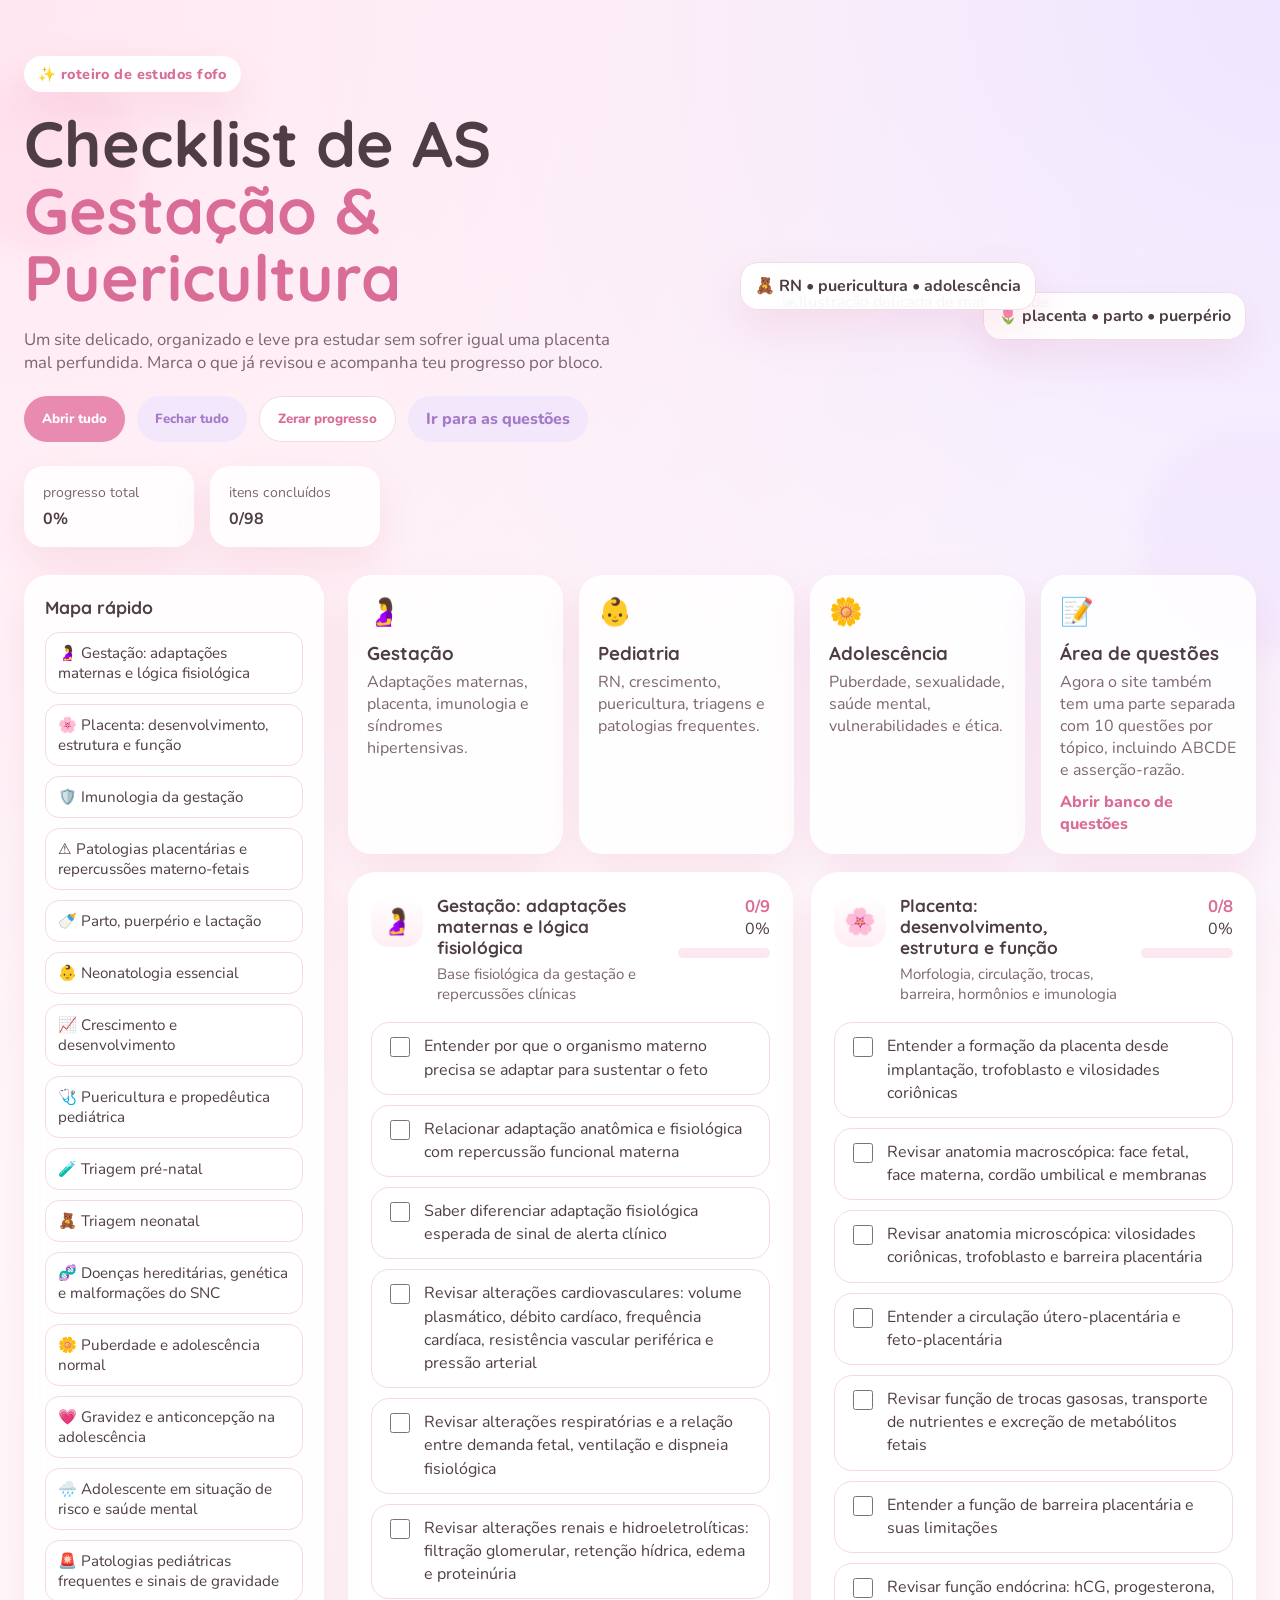
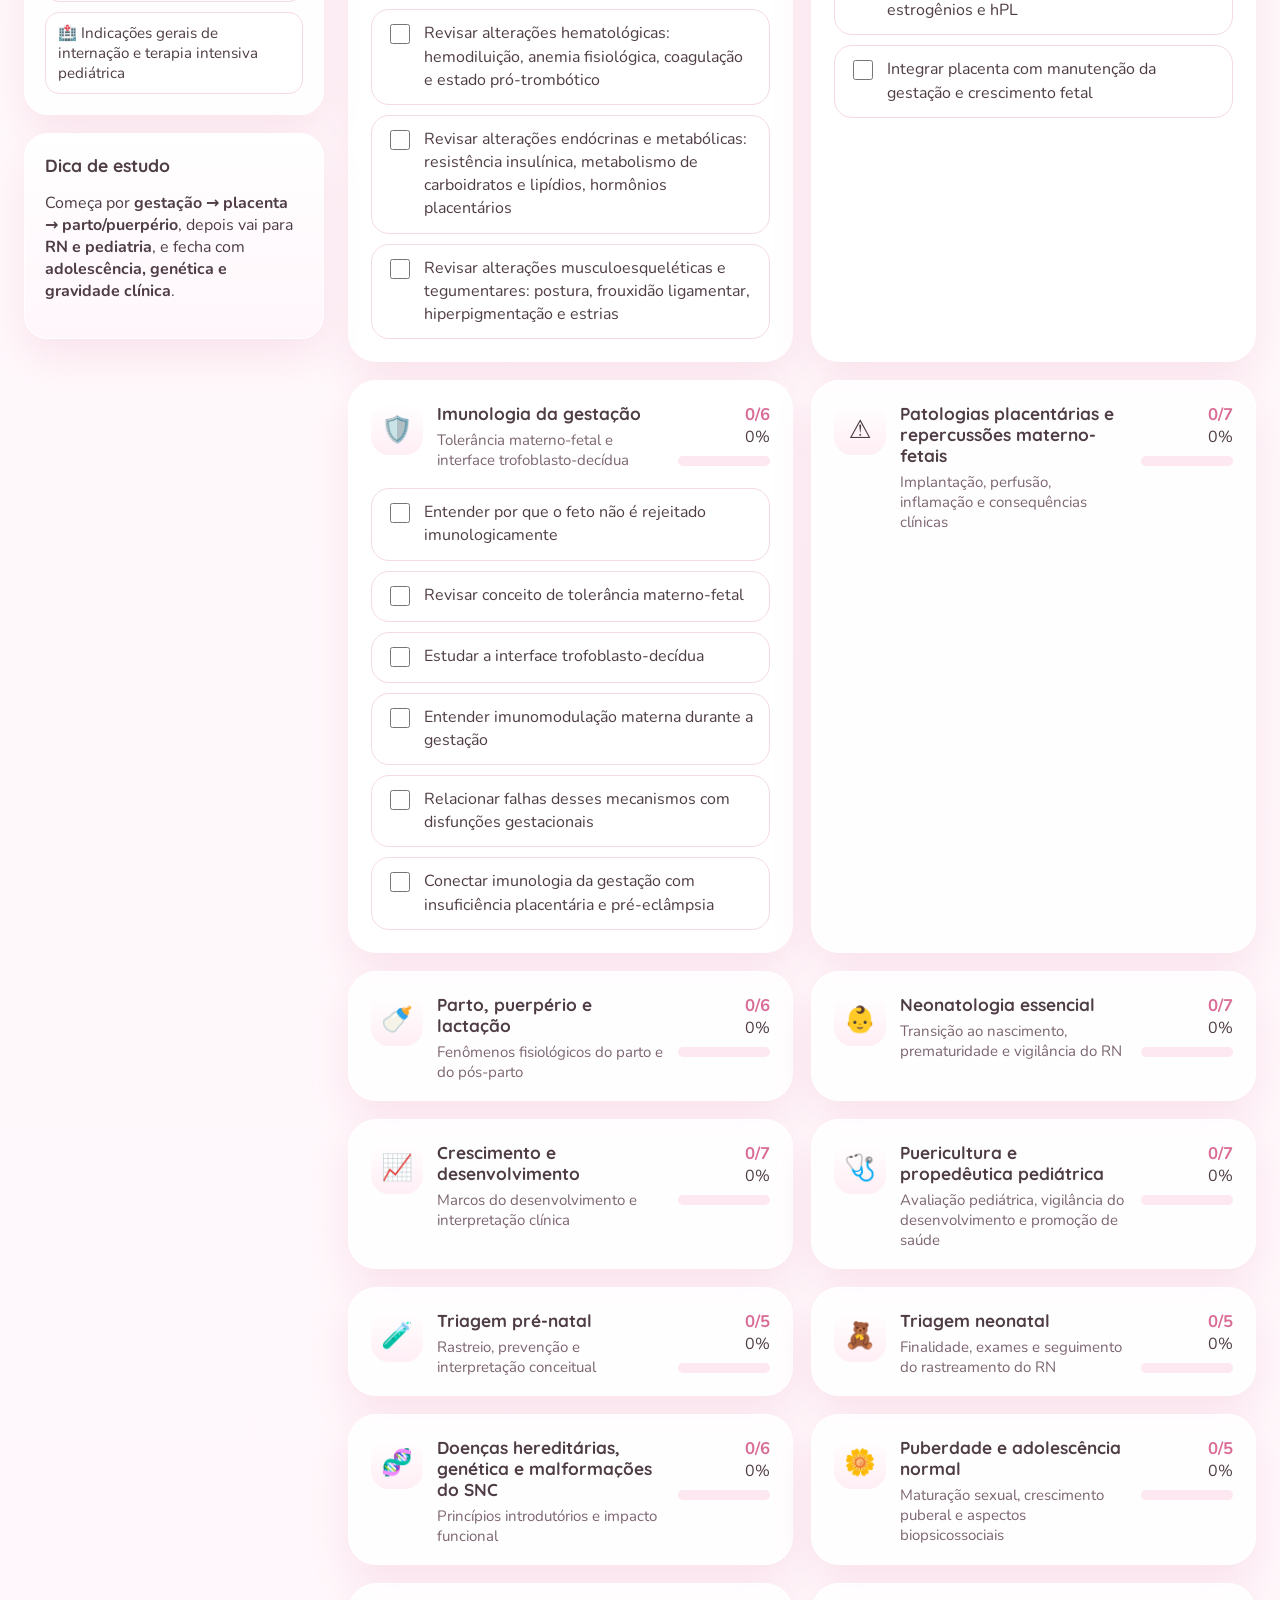
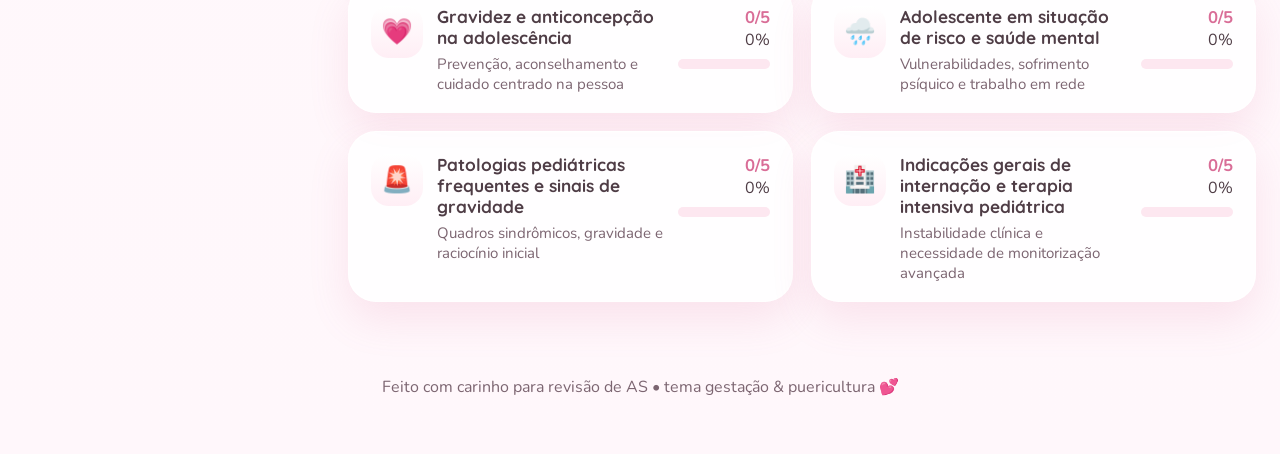
==== index.html @ 1a94510e "Add files via upload" ====
<!DOCTYPE html>
<html lang="pt-BR">
<head>
  <meta charset="UTF-8" />
  <meta name="viewport" content="width=device-width, initial-scale=1.0" />
  <title>Checklist AS • Gestação & Puericultura</title>
  <meta name="description" content="Checklist fofo de estudos para AS com tema de gestação e puericultura." />
  <link rel="preconnect" href="https://fonts.googleapis.com">
  <link rel="preconnect" href="https://fonts.gstatic.com" crossorigin>
  <link href="https://fonts.googleapis.com/css2?family=Nunito:wght@400;600;700;800&family=Quicksand:wght@600;700&display=swap" rel="stylesheet">
  <link rel="stylesheet" href="styles.css" />
</head>
<body>
  <div class="bg-orbs orb-1"></div>
  <div class="bg-orbs orb-2"></div>
  <div class="bg-orbs orb-3"></div>

  <header class="hero">
    <div class="hero-text">
      <span class="eyebrow">✨ roteiro de estudos fofo</span>
      <h1>Checklist de AS<br><span>Gestação & Puericultura</span></h1>
      <p>
        Um site delicado, organizado e leve pra estudar sem sofrer igual uma placenta mal perfundida.
        Marca o que já revisou e acompanha teu progresso por bloco.
      </p>
      <div class="hero-actions">
        <button id="expandAll" class="btn primary">Abrir tudo</button>
        <button id="collapseAll" class="btn secondary">Fechar tudo</button>
        <button id="resetProgress" class="btn ghost">Zerar progresso</button>
        <a href="questoes.html" class="btn secondary nav-link-btn">Ir para as questões</a>
      </div>
      <div class="stats">
        <div class="stat-card">
          <span class="stat-label">progresso total</span>
          <strong id="globalPercent">0%</strong>
        </div>
        <div class="stat-card">
          <span class="stat-label">itens concluídos</span>
          <strong><span id="doneCount">0</span>/<span id="totalCount">0</span></strong>
        </div>
      </div>
    </div>
    <div class="hero-art">
      <img src="assets/hero-mother-baby.svg" alt="Ilustração delicada de maternidade" />
      <div class="floating-card card-a">🌷 placenta • parto • puerpério</div>
      <div class="floating-card card-b">🧸 RN • puericultura • adolescência</div>
    </div>
  </header>

  <main class="main-layout">
    <aside class="sidebar">
      <div class="sidebar-box">
        <h2>Mapa rápido</h2>
        <nav id="toc"></nav>
      </div>
      <div class="sidebar-box soft">
        <h2>Dica de estudo</h2>
        <p>
          Começa por <strong>gestação → placenta → parto/puerpério</strong>, depois vai para
          <strong>RN e pediatria</strong>, e fecha com <strong>adolescência, genética e gravidade clínica</strong>.
        </p>
      </div>
    </aside>

    <section class="content">
      <section class="intro-cards">
        <article class="mini-card">
          <span>🤰</span>
          <h3>Gestação</h3>
          <p>Adaptações maternas, placenta, imunologia e síndromes hipertensivas.</p>
        </article>
        <article class="mini-card">
          <span>👶</span>
          <h3>Pediatria</h3>
          <p>RN, crescimento, puericultura, triagens e patologias frequentes.</p>
        </article>
        <article class="mini-card">
          <span>🌼</span>
          <h3>Adolescência</h3>
          <p>Puberdade, sexualidade, saúde mental, vulnerabilidades e ética.</p>
        </article>
        <article class="mini-card mini-card-wide">
          <span>📝</span>
          <h3>Área de questões</h3>
          <p>Agora o site também tem uma parte separada com 10 questões por tópico, incluindo ABCDE e asserção-razão.</p>
          <a class="inline-link" href="questoes.html">Abrir banco de questões</a>
        </article>
      </section>

      <section id="checklistContainer" class="checklist-grid"></section>
    </section>
  </main>

  <footer class="footer">
    <p>Feito com carinho para revisão de AS • tema gestação & puericultura 💕</p>
  </footer>

  <script>
    window.CHECKLIST_DATA = [{"title": "Gestação: adaptações maternas e lógica fisiológica", "icon": "🤰", "subtitle": "Base fisiológica da gestação e repercussões clínicas", "items": ["Entender por que o organismo materno precisa se adaptar para sustentar o feto", "Relacionar adaptação anatômica e fisiológica com repercussão funcional materna", "Saber diferenciar adaptação fisiológica esperada de sinal de alerta clínico", "Revisar alterações cardiovasculares: volume plasmático, débito cardíaco, frequência cardíaca, resistência vascular periférica e pressão arterial", "Revisar alterações respiratórias e a relação entre demanda fetal, ventilação e dispneia fisiológica", "Revisar alterações renais e hidroeletrolíticas: filtração glomerular, retenção hídrica, edema e proteinúria", "Revisar alterações hematológicas: hemodiluição, anemia fisiológica, coagulação e estado pró-trombótico", "Revisar alterações endócrinas e metabólicas: resistência insulínica, metabolismo de carboidratos e lipídios, hormônios placentários", "Revisar alterações musculoesqueléticas e tegumentares: postura, frouxidão ligamentar, hiperpigmentação e estrias"]}, {"title": "Placenta: desenvolvimento, estrutura e função", "icon": "🌸", "subtitle": "Morfologia, circulação, trocas, barreira, hormônios e imunologia", "items": ["Entender a formação da placenta desde implantação, trofoblasto e vilosidades coriônicas", "Revisar anatomia macroscópica: face fetal, face materna, cordão umbilical e membranas", "Revisar anatomia microscópica: vilosidades coriônicas, trofoblasto e barreira placentária", "Entender a circulação útero-placentária e feto-placentária", "Revisar função de trocas gasosas, transporte de nutrientes e excreção de metabólitos fetais", "Entender a função de barreira placentária e suas limitações", "Revisar função endócrina: hCG, progesterona, estrogênios e hPL", "Integrar placenta com manutenção da gestação e crescimento fetal"]}, {"title": "Imunologia da gestação", "icon": "🛡️", "subtitle": "Tolerância materno-fetal e interface trofoblasto-decídua", "items": ["Entender por que o feto não é rejeitado imunologicamente", "Revisar conceito de tolerância materno-fetal", "Estudar a interface trofoblasto-decídua", "Entender imunomodulação materna durante a gestação", "Relacionar falhas desses mecanismos com disfunções gestacionais", "Conectar imunologia da gestação com insuficiência placentária e pré-eclâmpsia"]}, {"title": "Patologias placentárias e repercussões materno-fetais", "icon": "⚠️", "subtitle": "Implantação, perfusão, inflamação e consequências clínicas", "items": ["Revisar alterações de implantação e perfusão placentária", "Entender insuficiência placentária e restrição de crescimento fetal", "Revisar noções de inflamação e infecção placentária", "Relacionar alterações placentárias com prematuridade, sofrimento fetal e repercussões maternas", "Estudar pré-eclâmpsia: conceito, fisiopatologia, disfunção endotelial, sinais e gravidade", "Estudar eclâmpsia e riscos maternos e fetais", "Integrar pré-eclâmpsia/eclâmpsia com placenta e adaptações maternas"]}, {"title": "Parto, puerpério e lactação", "icon": "🍼", "subtitle": "Fenômenos fisiológicos do parto e do pós-parto", "items": ["Revisar noções das fases do parto", "Entender mudanças fisiológicas maternas e fetais no trabalho de parto", "Relacionar contração uterina, dilatação e expulsão", "Revisar puerpério, involução uterina e ajustes hemodinâmicos e hormonais", "Identificar principais intercorrências e sinais de alerta no puerpério", "Estudar fisiologia da lactação: prolactina, ocitocina, sucção e ejeção do leite"]}, {"title": "Neonatologia essencial", "icon": "👶", "subtitle": "Transição ao nascimento, prematuridade e vigilância do RN", "items": ["Entender a transição cardio-respiratória ao nascimento", "Revisar mudança da circulação fetal para neonatal", "Estudar avaliação inicial do recém-nascido", "Definir prematuridade e reconhecer principais riscos do prematuro", "Estudar síndrome da angústia respiratória do recém-nascido e papel do surfactante", "Estudar icterícia neonatal e diferenciar fisiológica de sinais de alerta", "Relacionar vigilância clínica do RN com adaptação neonatal"]}, {"title": "Crescimento e desenvolvimento", "icon": "📈", "subtitle": "Marcos do desenvolvimento e interpretação clínica", "items": ["Diferenciar crescimento de desenvolvimento", "Revisar crescimento ponderoestatural e desenvolvimento neuropsicomotor", "Estudar marcos do RN, lactente, criança e adolescente", "Reconhecer variações de normalidade versus atraso", "Revisar noções de curvas de crescimento e interpretação longitudinal", "Relacionar desenvolvimento com nutrição, ambiente, prematuridade, doença crônica e genética", "Entender impactos de doenças genéticas e malformações no desenvolvimento"]}, {"title": "Puericultura e propedêutica pediátrica", "icon": "🩺", "subtitle": "Avaliação pediátrica, vigilância do desenvolvimento e promoção de saúde", "items": ["Organizar anamnese pediátrica por faixa etária", "Revisar exame físico do RN, lactente, escolar e adolescente", "Entender vigilância do desenvolvimento e sinais de alerta", "Revisar orientação familiar, aleitamento, alimentação, sono e prevenção de acidentes", "Estudar noções gerais de vacinação", "Treinar comunicação clínica com criança, adolescente e responsáveis", "Revisar confidencialidade, assentimento e particularidades do cuidado ao adolescente"]}, {"title": "Triagem pré-natal", "icon": "🧪", "subtitle": "Rastreio, prevenção e interpretação conceitual", "items": ["Entender objetivos da triagem pré-natal", "Revisar grupos de exames e rastreios usuais", "Saber o que cada exame busca detectar em termos conceituais", "Entender limitações dos testes de triagem", "Relacionar resultado alterado com necessidade de seguimento e encaminhamento"]}, {"title": "Triagem neonatal", "icon": "🧸", "subtitle": "Finalidade, exames e seguimento do rastreamento do RN", "items": ["Entender a finalidade do rastreamento neonatal", "Revisar principais rastreios do RN em nível conceitual", "Saber que rastreamento não substitui avaliação clínica", "Entender que exame alterado exige confirmação e seguimento", "Revisar comunicação de resultados e continuidade do cuidado"]}, {"title": "Doenças hereditárias, genética e malformações do SNC", "icon": "🧬", "subtitle": "Princípios introdutórios e impacto funcional", "items": ["Revisar noções básicas de herança genética", "Relacionar alteração genética com fenótipo e suspeição clínica", "Entender valor da história familiar e do aconselhamento introdutório", "Revisar principais malformações do SNC em visão geral", "Relacionar origem embriofuncional e impacto motor, cognitivo, sensorial e global", "Reconhecer necessidade de seguimento especializado"]}, {"title": "Puberdade e adolescência normal", "icon": "🌼", "subtitle": "Maturação sexual, crescimento puberal e aspectos biopsicossociais", "items": ["Diferenciar puberdade de adolescência", "Revisar sequência dos eventos puberais e variações do normal", "Entender crescimento puberal e desenvolvimento sexual secundário", "Revisar mudanças emocionais, identidade, relações familiares e sociais", "Treinar abordagem ética, acolhedora e não julgadora da sexualidade"]}, {"title": "Gravidez e anticoncepção na adolescência", "icon": "💗", "subtitle": "Prevenção, aconselhamento e cuidado centrado na pessoa", "items": ["Revisar prevenção e educação sexual", "Estudar noções gerais de aconselhamento contraceptivo", "Entender repercussões biológicas, psicológicas e sociais da gravidez na adolescência", "Revisar necessidade de acolhimento, rede de cuidado e aspectos ético-legais", "Estudar confidencialidade e direitos do adolescente"]}, {"title": "Adolescente em situação de risco e saúde mental", "icon": "🌧️", "subtitle": "Vulnerabilidades, sofrimento psíquico e trabalho em rede", "items": ["Revisar vulnerabilidades biopsicossociais: violência, uso de substâncias e vulnerabilidade social", "Relacionar escola, território e contexto familiar com risco", "Estudar desenvolvimento emocional e sinais de sofrimento psíquico", "Entender abordagem inicial, vínculo terapêutico e rede de cuidado", "Revisar estratégias de acolhimento e encaminhamento"]}, {"title": "Patologias pediátricas frequentes e sinais de gravidade", "icon": "🚨", "subtitle": "Quadros sindrômicos, gravidade e raciocínio inicial", "items": ["Revisar visão geral das patologias pediátricas mais comuns", "Reconhecer sinais de gravidade: alteração de consciência, esforço respiratório, instabilidade hemodinâmica, desidratação importante e convulsão", "Revisar febre com toxemia, recusa alimentar importante e perfusão periférica alterada", "Entender critérios gerais de encaminhamento e internação", "Relacionar sinais clínicos com risco de piora"]}, {"title": "Indicações gerais de internação e terapia intensiva pediátrica", "icon": "🏥", "subtitle": "Instabilidade clínica e necessidade de monitorização avançada", "items": ["Entender que o foco é princípio geral, não protocolo detalhado", "Reconhecer insuficiência respiratória, choque e alteração neurológica importante", "Identificar necessidade de monitorização contínua", "Reconhecer deterioração rápida do quadro clínico", "Saber justificar por que um quadro é potencialmente grave"]}];
  </script>
  <script src="script.js"></script>
</body>
</html>
---- styles.css ----
:root{
  --bg:#fff9fb;
  --surface:#ffffffd9;
  --surface-strong:#ffffff;
  --text:#4f3d46;
  --muted:#7c6571;
  --primary:#e98bb0;
  --primary-strong:#d96d97;
  --secondary:#a57bc7;
  --mint:#9fd8ca;
  --peach:#ffd5bf;
  --yellow:#ffeab1;
  --border:#f4d9e6;
  --shadow:0 18px 40px rgba(217, 109, 151, 0.14);
  --radius:24px;
}

*{box-sizing:border-box}
html{scroll-behavior:smooth}
body{
  margin:0;
  font-family:"Nunito", system-ui, sans-serif;
  color:var(--text);
  background:
    radial-gradient(circle at top left, #ffe7f1 0%, transparent 30%),
    radial-gradient(circle at top right, #efe6ff 0%, transparent 28%),
    linear-gradient(180deg, #fffafc 0%, #fff7fb 100%);
  min-height:100vh;
  overflow-x:hidden;
}
.bg-orbs{
  position:fixed;
  border-radius:50%;
  filter:blur(10px);
  opacity:.42;
  pointer-events:none;
  z-index:0;
}
.orb-1{width:180px;height:180px;background:#ffd6e7;top:8%;left:-40px}
.orb-2{width:220px;height:220px;background:#efe1ff;top:48%;right:-80px}
.orb-3{width:150px;height:150px;background:#d8f5ec;bottom:5%;left:10%}

.hero,
.main-layout,
.footer{position:relative;z-index:1}

.hero{
  max-width:1280px;
  margin:0 auto;
  padding:56px 24px 28px;
  display:grid;
  grid-template-columns:1.2fr .9fr;
  gap:28px;
  align-items:center;
}
.eyebrow{
  display:inline-block;
  background:#fff;
  color:var(--primary-strong);
  padding:8px 14px;
  border-radius:999px;
  font-size:.9rem;
  font-weight:800;
  letter-spacing:.03em;
  box-shadow:var(--shadow);
}
.hero h1{
  font-family:"Quicksand", sans-serif;
  margin:18px 0 10px;
  font-size:clamp(2.3rem,5vw,4.4rem);
  line-height:1.05;
}
.hero h1 span{color:var(--primary-strong)}
.hero p{
  color:var(--muted);
  font-size:1.05rem;
  max-width:60ch;
}
.hero-actions{
  display:flex;
  flex-wrap:wrap;
  gap:12px;
  margin-top:22px;
}
.btn{
  border:none;
  border-radius:999px;
  padding:12px 18px;
  font-weight:800;
  cursor:pointer;
  transition:.2s ease;
  font-family:inherit;
}
.btn:hover{transform:translateY(-1px)}
.btn.primary{background:var(--primary);color:white}
.btn.secondary{background:#f3e8fb;color:var(--secondary)}
.btn.ghost{background:white;color:var(--primary-strong);border:1px solid var(--border)}
.stats{
  display:flex;
  gap:16px;
  margin-top:24px;
  flex-wrap:wrap;
}
.stat-card{
  background:var(--surface);
  backdrop-filter: blur(12px);
  border:1px solid rgba(255,255,255,.7);
  border-radius:20px;
  padding:16px 18px;
  min-width:170px;
  box-shadow:var(--shadow);
}
.stat-label{
  display:block;
  color:var(--muted);
  font-size:.88rem;
  margin-bottom:6px;
}
.hero-art{
  position:relative;
  display:flex;
  justify-content:center;
  align-items:center;
}
.hero-art img{
  width:min(100%, 430px);
  filter:drop-shadow(0 18px 40px rgba(165,123,199,.15));
}
.floating-card{
  position:absolute;
  background:rgba(255,255,255,.95);
  border:1px solid var(--border);
  box-shadow:var(--shadow);
  border-radius:18px;
  padding:12px 14px;
  font-weight:700;
  color:var(--text);
}
.card-a{top:8%;right:2%}
.card-b{bottom:12%;left:0}

.main-layout{
  max-width:1280px;
  margin:0 auto;
  display:grid;
  grid-template-columns:300px 1fr;
  gap:24px;
  padding:0 24px 44px;
}
.sidebar{
  position:sticky;
  top:18px;
  align-self:start;
}
.sidebar-box{
  background:var(--surface);
  border:1px solid rgba(255,255,255,.8);
  backdrop-filter: blur(16px);
  border-radius:var(--radius);
  padding:20px;
  box-shadow:var(--shadow);
  margin-bottom:18px;
}
.sidebar-box.soft{background:linear-gradient(180deg,#fff,#fff6fb)}
.sidebar-box h2{
  margin:0 0 14px;
  font-size:1.1rem;
  font-family:"Quicksand",sans-serif;
}
#toc{
  display:flex;
  flex-direction:column;
  gap:10px;
}
#toc a{
  text-decoration:none;
  color:var(--text);
  padding:10px 12px;
  border-radius:14px;
  background:#fff;
  border:1px solid var(--border);
  transition:.2s ease;
  font-size:.95rem;
}
#toc a:hover{
  background:#fff5fa;
  transform:translateX(2px);
}

.intro-cards{
  display:grid;
  grid-template-columns:repeat(3,1fr);
  gap:16px;
  margin-bottom:18px;
}
.mini-card{
  background:var(--surface);
  border:1px solid rgba(255,255,255,.9);
  padding:18px;
  border-radius:var(--radius);
  box-shadow:var(--shadow);
}
.mini-card span{font-size:1.7rem}
.mini-card h3{
  margin:10px 0 6px;
  font-family:"Quicksand",sans-serif;
}
.mini-card p{margin:0;color:var(--muted)}

.checklist-grid{
  display:grid;
  grid-template-columns:repeat(2, minmax(0,1fr));
  gap:18px;
}
.topic-card{
  background:var(--surface);
  border:1px solid rgba(255,255,255,.9);
  border-radius:28px;
  box-shadow:var(--shadow);
  overflow:hidden;
}
.topic-card[open]{background:var(--surface-strong)}
.topic-summary{
  list-style:none;
  cursor:pointer;
  padding:22px 22px 18px;
  display:flex;
  align-items:flex-start;
  gap:14px;
}
.topic-summary::-webkit-details-marker{display:none}
.topic-icon{
  width:52px;height:52px;
  display:grid;place-items:center;
  border-radius:18px;
  background:linear-gradient(180deg, #fff, #ffeef5);
  font-size:1.6rem;
  flex-shrink:0;
}
.topic-head h3{
  margin:0;
  font-size:1.08rem;
  font-family:"Quicksand",sans-serif;
}
.topic-head p{
  margin:6px 0 0;
  color:var(--muted);
  font-size:.94rem;
}
.topic-progress{
  margin-left:auto;
  text-align:right;
  min-width:92px;
}
.topic-progress strong{
  display:block;
  font-size:1.05rem;
  color:var(--primary-strong);
}
.progress-bar{
  height:10px;
  background:#fde7f0;
  border-radius:999px;
  overflow:hidden;
  margin-top:8px;
}
.progress-fill{
  height:100%;
  width:0%;
  background:linear-gradient(90deg, var(--primary), var(--secondary));
  border-radius:999px;
  transition:width .25s ease;
}
.topic-body{
  padding:0 22px 22px;
}
.checklist{
  display:flex;
  flex-direction:column;
  gap:10px;
  margin:0;
}
.check-item{
  display:grid;
  grid-template-columns:28px 1fr;
  align-items:start;
  gap:10px;
  padding:12px 14px;
  border-radius:18px;
  background:#fff;
  border:1px solid var(--border);
}
.check-item input{
  width:20px;height:20px;
  accent-color:var(--primary-strong);
  margin-top:2px;
}
.check-item label{
  line-height:1.45;
  cursor:pointer;
}
.check-item.done{
  background:#fff6fb;
}
.check-item.done label{
  text-decoration:line-through;
  color:#8b7380;
}

.footer{
  text-align:center;
  padding:14px 24px 40px;
  color:var(--muted);
}

@media (max-width: 1024px){
  .hero{grid-template-columns:1fr}
  .main-layout{grid-template-columns:1fr}
  .sidebar{position:static}
}

@media (max-width: 780px){
  .intro-cards,
  .checklist-grid{grid-template-columns:1fr}
  .hero{padding-top:34px}
  .topic-summary{flex-wrap:wrap}
  .topic-progress{width:100%; text-align:left; margin-left:66px}
}

@media (prefers-reduced-motion: reduce){
  html{scroll-behavior:auto}
  *{transition:none !important}
}


a.btn{ text-decoration:none; display:inline-flex; align-items:center; justify-content:center; }
.nav-link-btn{background:#f3e8fb;color:var(--secondary)}
.mini-card-wide .inline-link{ display:inline-block; margin-top:10px; color:var(--primary-strong); font-weight:800; text-decoration:none; }
.mini-card-wide .inline-link:hover{text-decoration:underline}
.hero-small{padding-top:44px}
.questions-page .main-layout{align-items:start}
.question-sections{ display:flex; flex-direction:column; gap:22px; }
.questions-topic{ background:var(--surface); border:1px solid rgba(255,255,255,.9); border-radius:28px; box-shadow:var(--shadow); padding:22px; }
.questions-topic-head{ display:flex; gap:14px; align-items:center; margin-bottom:18px; }
.questions-topic-head h3{ margin:0; font-family:"Quicksand", sans-serif; font-size:1.15rem; }
.questions-topic-head p{ margin:6px 0 0; color:var(--muted); }
.question-group{ margin-top:14px; }
.group-title{ margin:0 0 14px; font-size:1rem; font-family:"Quicksand", sans-serif; color:var(--primary-strong); }
.question-card{ display:grid; grid-template-columns:56px 1fr; gap:14px; padding:16px; margin-bottom:14px; border-radius:22px; background:#fff; border:1px solid var(--border); }
.question-number{ width:56px; height:56px; border-radius:18px; display:grid; place-items:center; font-weight:800; color:var(--primary-strong); background:linear-gradient(180deg,#fff,#ffeef6); }
.question-tag{ display:inline-block; padding:6px 10px; border-radius:999px; font-size:.82rem; font-weight:800; color:var(--secondary); background:#f5effd; margin-bottom:10px; }
.question-prompt{ margin:0 0 10px; font-size:1rem; }
.options-list{ margin:0; padding-left:22px; }
.options-list li{ padding-left:6px; margin-bottom:7px; color:var(--text); }
.assertion-box{ border-radius:16px; background:#fff8fc; border:1px solid #f7dfea; padding:14px; }
.assertion-box p{ margin:0 0 10px; }
.ar-options{ margin:0; padding-left:18px; color:var(--muted); }
.ar-options li{margin-bottom:6px}
.answer-box{ grid-column:2/3; border-radius:18px; background:#fffafc; border:1px dashed #ecc5d8; }
.answer-box summary{ cursor:pointer; list-style:none; padding:12px 14px; font-weight:800; color:var(--primary-strong); }
.answer-box summary::-webkit-details-marker{display:none}
.answer-content{ padding:0 14px 14px; }
.answer-content p{ margin:8px 0 0; color:var(--muted); }
@media (min-width: 901px){ .intro-cards{ grid-template-columns:repeat(4,1fr); } .mini-card-wide{ grid-column:auto; } }
@media (max-width: 900px){ .question-card{ grid-template-columns:1fr; } .question-number{ width:44px; height:44px; border-radius:14px; } .answer-box{ grid-column:auto; } }

.topic-selector{display:flex;flex-direction:column;gap:10px}
.topic-select-btn{
  width:100%; border:none; text-align:left; cursor:pointer;
  display:flex; gap:10px; align-items:flex-start;
  padding:12px 14px; border-radius:18px;
  background:#fff; color:var(--text); border:1px solid var(--border);
  font:inherit; font-weight:700;
}
.topic-select-btn.active{background:#fff4fa;border-color:#f0c6da; box-shadow:0 8px 18px rgba(223,118,167,.12)}
.topic-select-btn.done::after{content:"✓"; margin-left:auto; color:var(--accent); font-weight:800}
.quiz-player-card{background:var(--surface); border:1px solid rgba(255,255,255,.9); border-radius:28px; box-shadow:var(--shadow); padding:24px}
.quiz-topic-head{display:flex; justify-content:space-between; gap:16px; align-items:flex-start; margin-bottom:16px}
.quiz-kicker{margin:0 0 6px; font-size:.85rem; color:var(--muted); font-weight:800; text-transform:uppercase; letter-spacing:.04em}
.quiz-topic-head h2{margin:0; font-family:"Quicksand",sans-serif; font-size:1.35rem}
.quiz-topic-head p{margin:8px 0 0; color:var(--muted)}
.quiz-mini-stats{display:flex; gap:10px; flex-wrap:wrap; justify-content:flex-end}
.quiz-mini-stats span{display:inline-flex; align-items:center; padding:8px 12px; border-radius:999px; background:#fff; border:1px solid var(--border); font-weight:800; color:var(--primary-strong)}
.quiz-progress-wrap{margin-bottom:20px}
.quiz-progress-bar{height:12px; border-radius:999px; background:#f4e7ef; overflow:hidden}
.quiz-progress-bar span{display:block; height:100%; border-radius:999px; background:linear-gradient(90deg,var(--primary),var(--accent)); width:10%; transition:width .25s ease}
#quizProgressText{margin:8px 0 0; color:var(--muted); font-weight:700}
.single-question-card{display:grid; grid-template-columns:72px 1fr; gap:16px; padding:18px; border-radius:24px; background:#fff; border:1px solid var(--border)}
.question-number.big{width:72px; height:72px; border-radius:22px; font-size:1.25rem}
.single-question-body{display:flex; flex-direction:column; gap:12px}
.answer-buttons{display:flex; flex-direction:column; gap:10px; margin-top:6px}
.answer-option-btn{
  width:100%; display:grid; grid-template-columns:42px 1fr; gap:12px; align-items:center;
  padding:12px 14px; border-radius:18px; border:1px solid var(--border); background:#fff;
  font:inherit; text-align:left; cursor:pointer; transition:transform .16s ease, border-color .16s ease, box-shadow .16s ease;
}
.answer-option-btn:hover:not(:disabled){transform:translateY(-1px); border-color:#efbfd5; box-shadow:0 10px 18px rgba(223,118,167,.10)}
.answer-option-btn:disabled{cursor:default}
.option-letter{width:32px; height:32px; display:grid; place-items:center; border-radius:12px; background:#fff4fa; color:var(--primary-strong); font-weight:800}
.answer-option-btn.correct{border-color:#8ad1b5; background:#f2fff8}
.answer-option-btn.correct .option-letter{background:#d9f7ea; color:#15714c}
.answer-option-btn.wrong{border-color:#f1aab4; background:#fff5f7}
.answer-option-btn.wrong .option-letter{background:#ffe2e8; color:#b53b59}
.answer-option-btn.selected{box-shadow:0 0 0 2px rgba(223,118,167,.12) inset}
.feedback-panel{display:grid; grid-template-columns:56px 1fr; gap:14px; align-items:flex-start; padding:16px; margin-top:16px; border-radius:22px; border:1px solid var(--border); background:#fffafc}
.feedback-panel.hidden,.finish-card.hidden{display:none}
.feedback-panel.is-correct{background:#f3fff9; border-color:#c9ead9}
.feedback-panel.is-wrong{background:#fff8fa; border-color:#f2d2da}
.feedback-badge{width:56px;height:56px;border-radius:18px;display:grid;place-items:center;background:#fff;font-size:1.4rem}
.feedback-panel h4{margin:0 0 8px; font-family:"Quicksand",sans-serif}
.feedback-panel p{margin:6px 0 0; color:var(--text)}
.quiz-actions-row{display:flex; justify-content:space-between; gap:12px; margin-top:18px}
.finish-card{margin-top:18px; padding:20px; border-radius:22px; background:#fff6fb; border:1px solid #ecc5d8}
.finish-card h3{margin:0 0 10px; font-family:"Quicksand",sans-serif}
.finish-card p{margin:0 0 14px; color:var(--text)}
@media (max-width: 900px){
  .quiz-topic-head{flex-direction:column}
  .quiz-mini-stats{justify-content:flex-start}
  .single-question-card{grid-template-columns:1fr}
  .question-number.big{width:52px;height:52px;border-radius:16px;font-size:1rem}
  .feedback-panel{grid-template-columns:1fr}
  .feedback-badge{width:48px;height:48px;border-radius:14px}
  .quiz-actions-row{flex-direction:column}
}
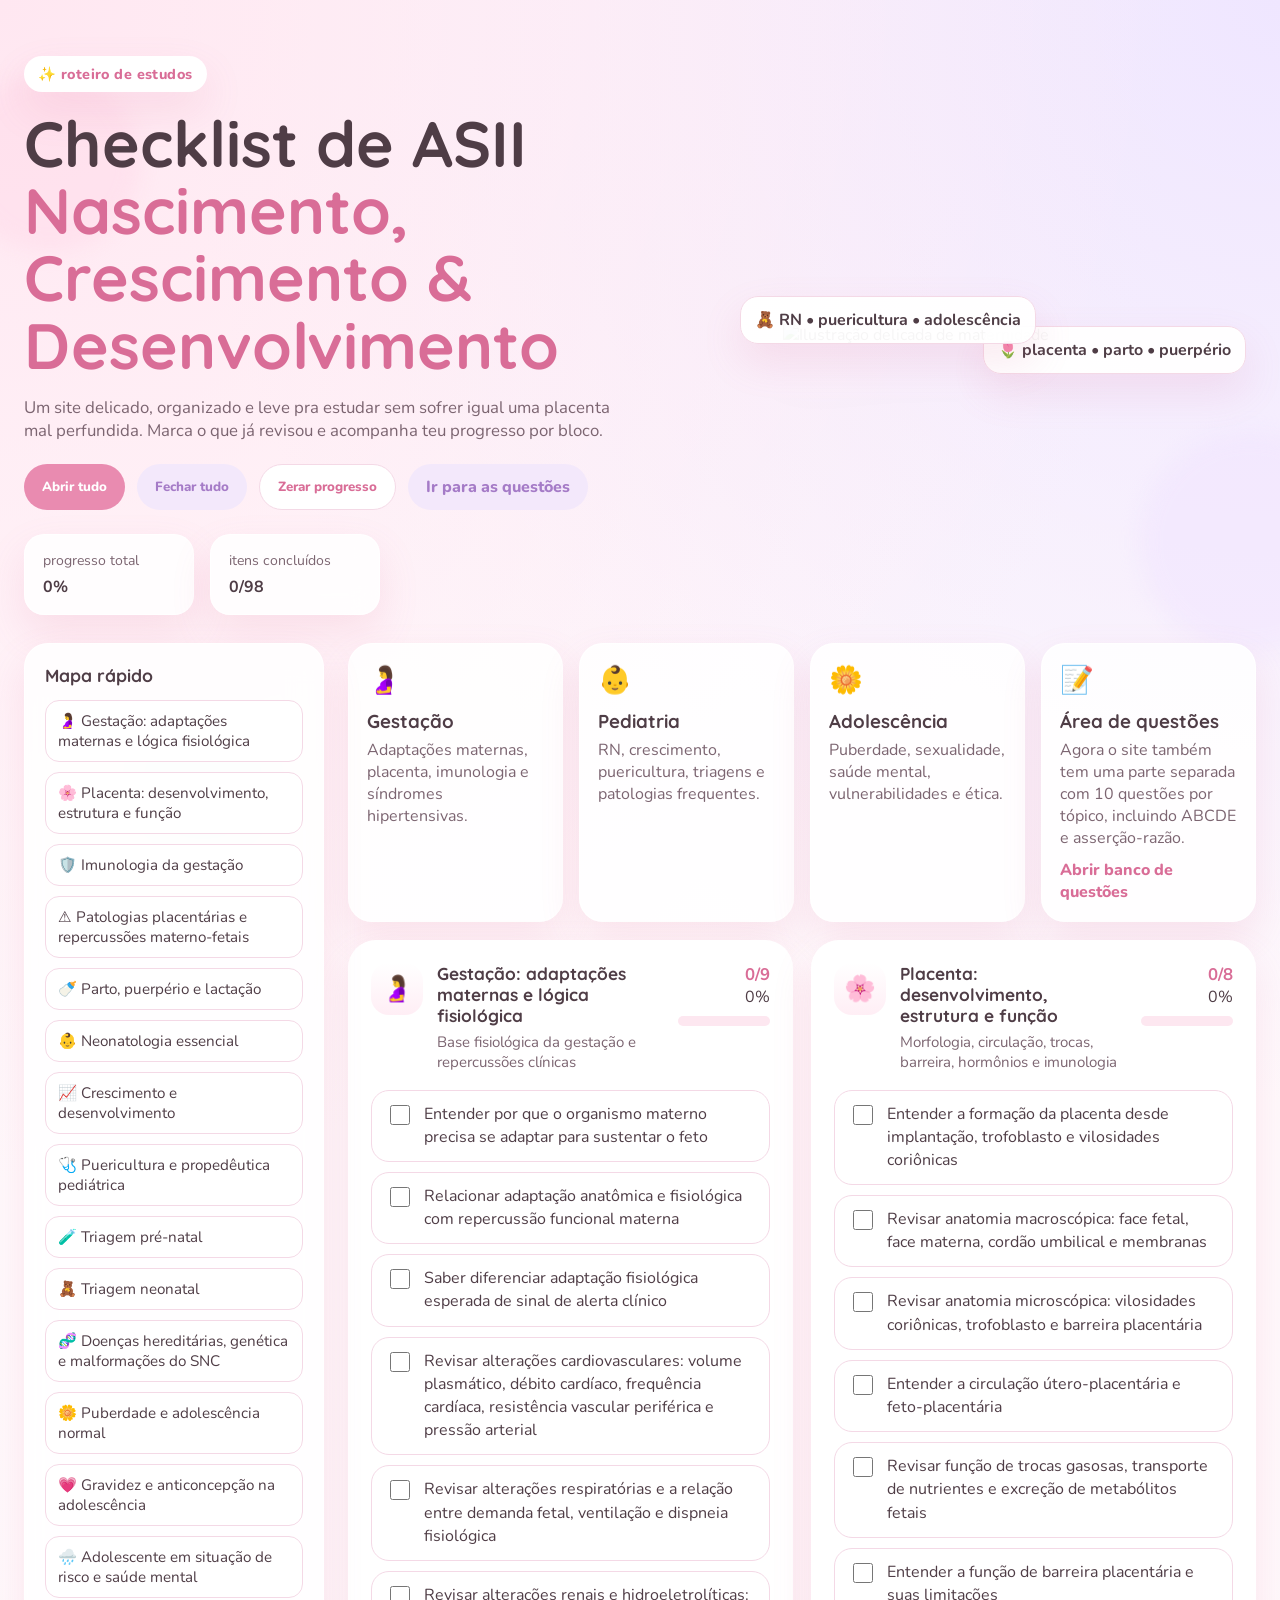
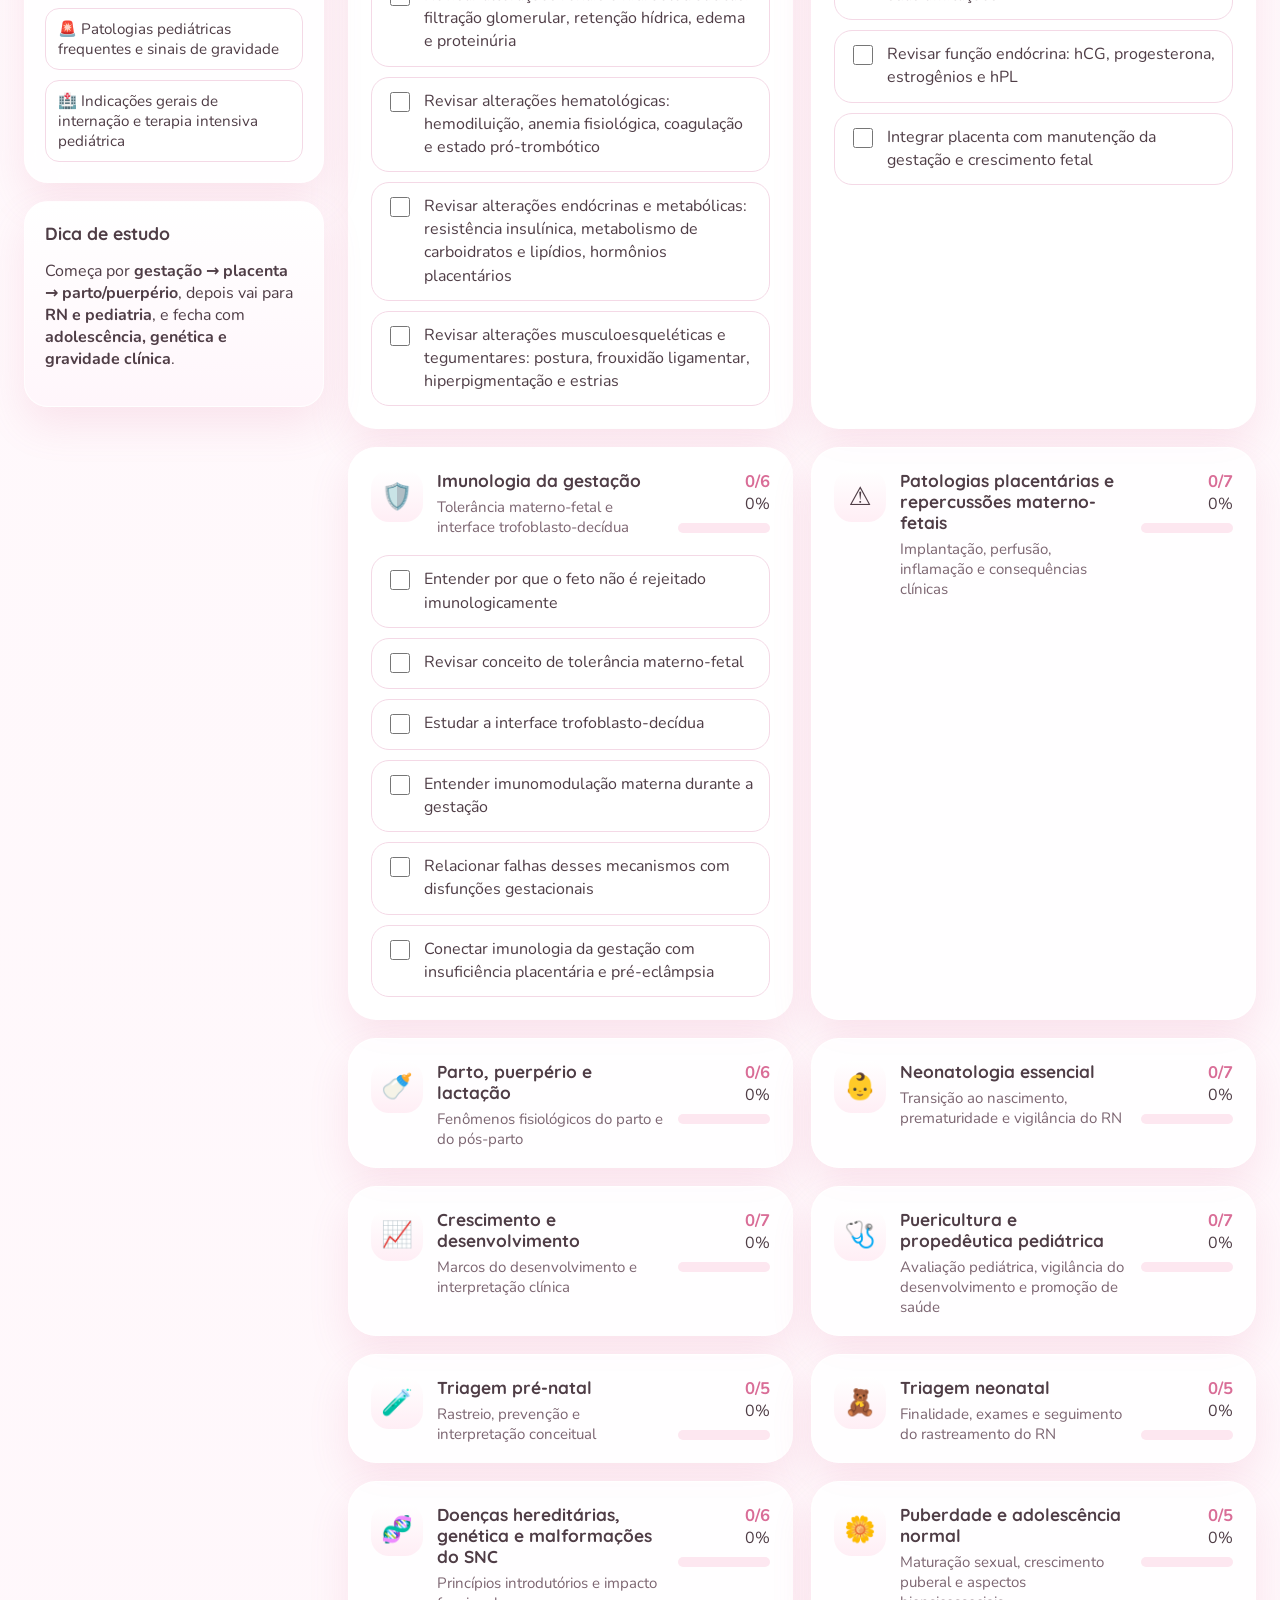
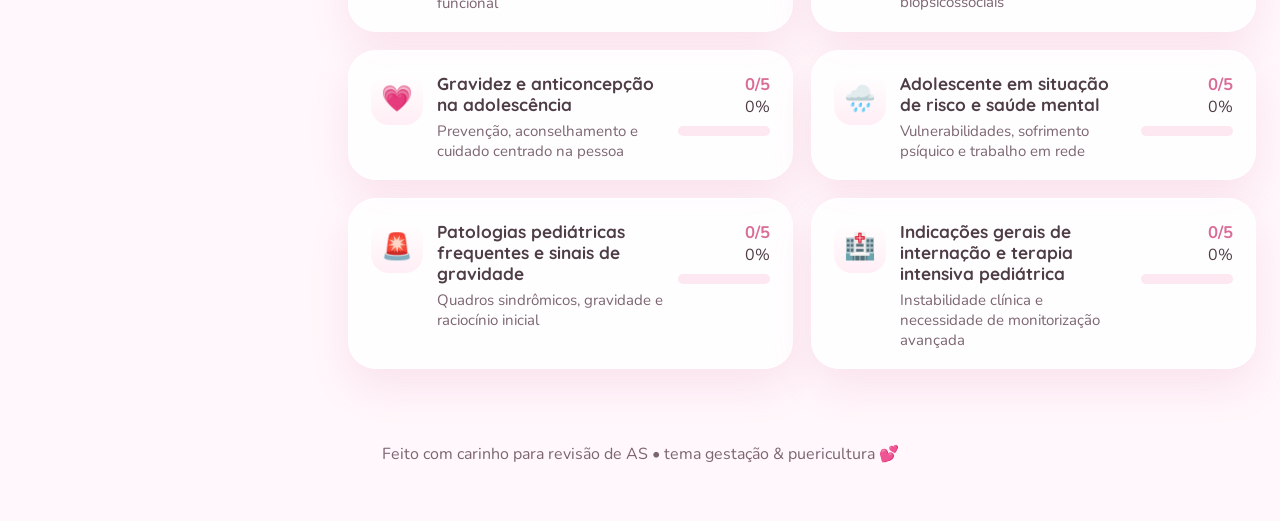
==== commit fee3f3e0: "Update index.html" ====
--- a/index.html
+++ b/index.html
@@ -17,8 +17,8 @@
 
   <header class="hero">
     <div class="hero-text">
-      <span class="eyebrow">✨ roteiro de estudos fofo</span>
-      <h1>Checklist de AS<br><span>Gestação & Puericultura</span></h1>
+      <span class="eyebrow">✨ roteiro de estudos </span>
+      <h1>Checklist de ASII<br><span>Nascimento, Crescimento & Desenvolvimento</span></h1>
       <p>
         Um site delicado, organizado e leve pra estudar sem sofrer igual uma placenta mal perfundida.
         Marca o que já revisou e acompanha teu progresso por bloco.
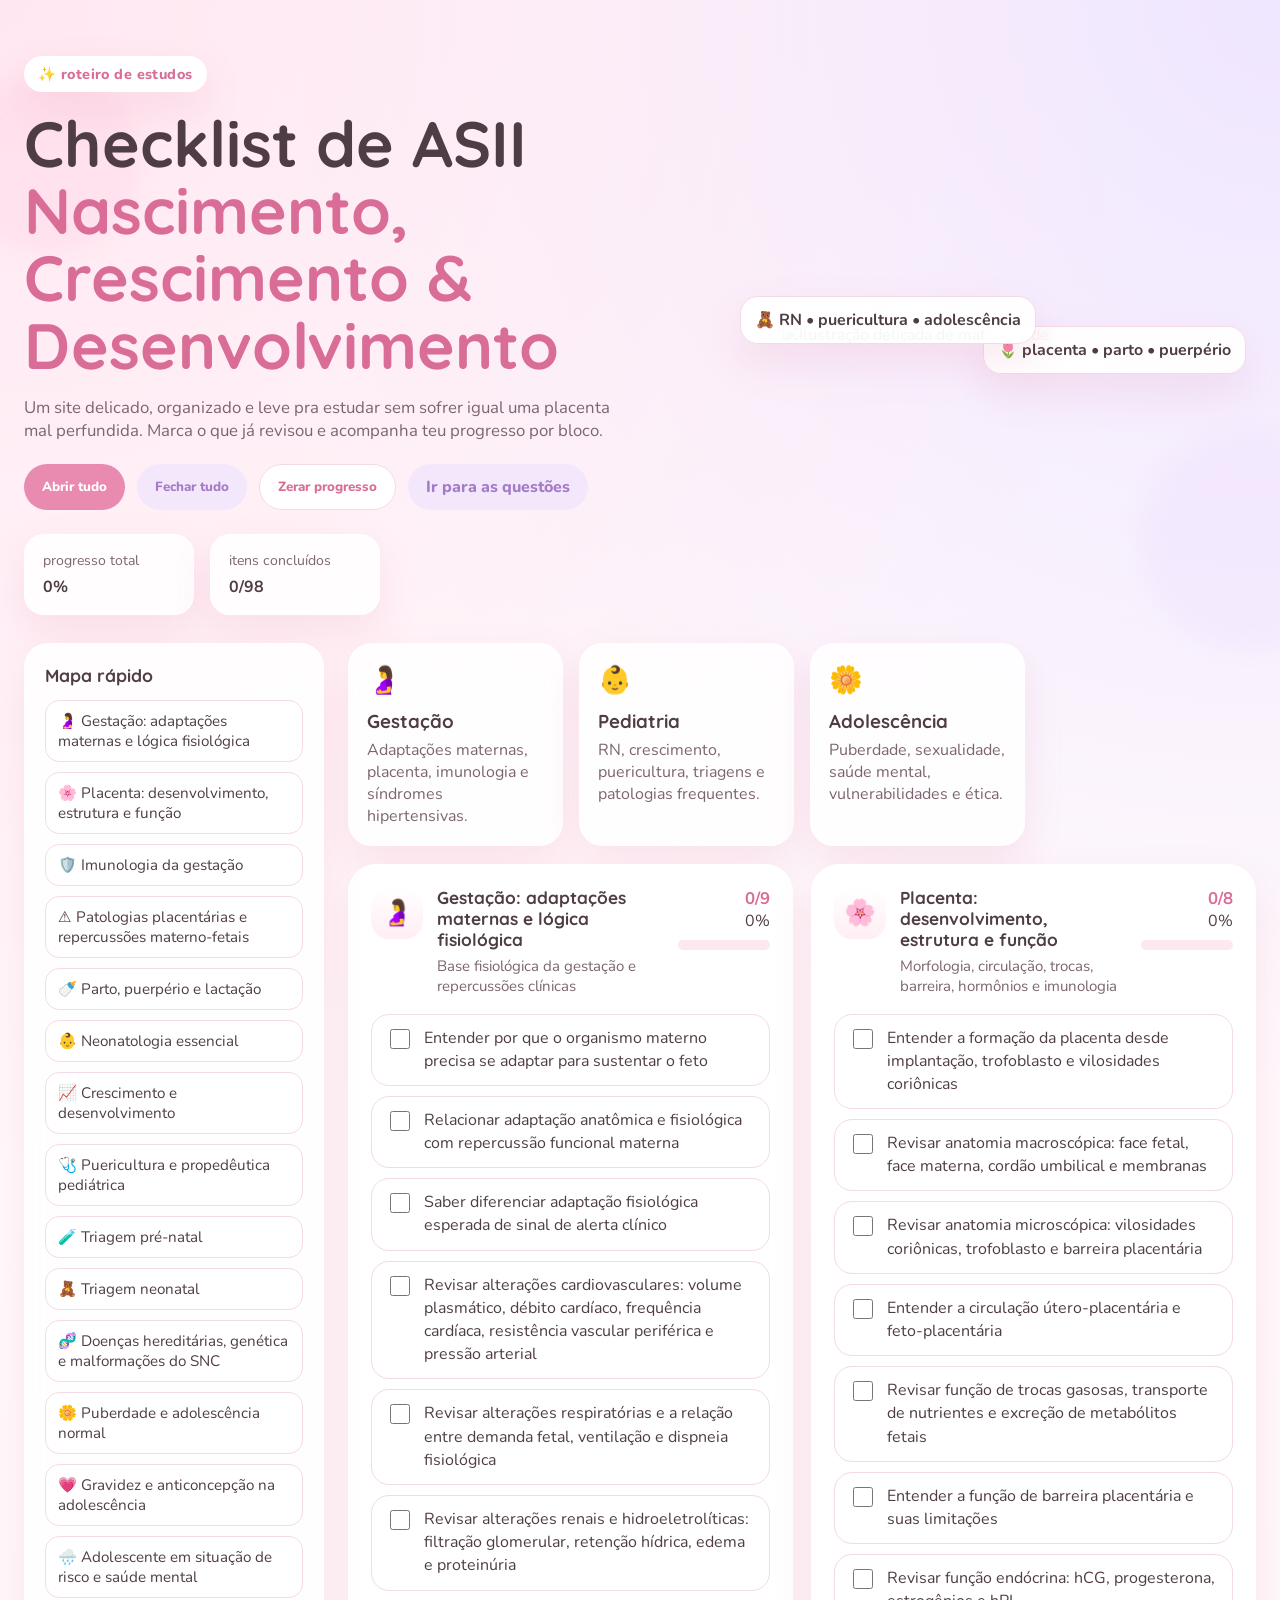
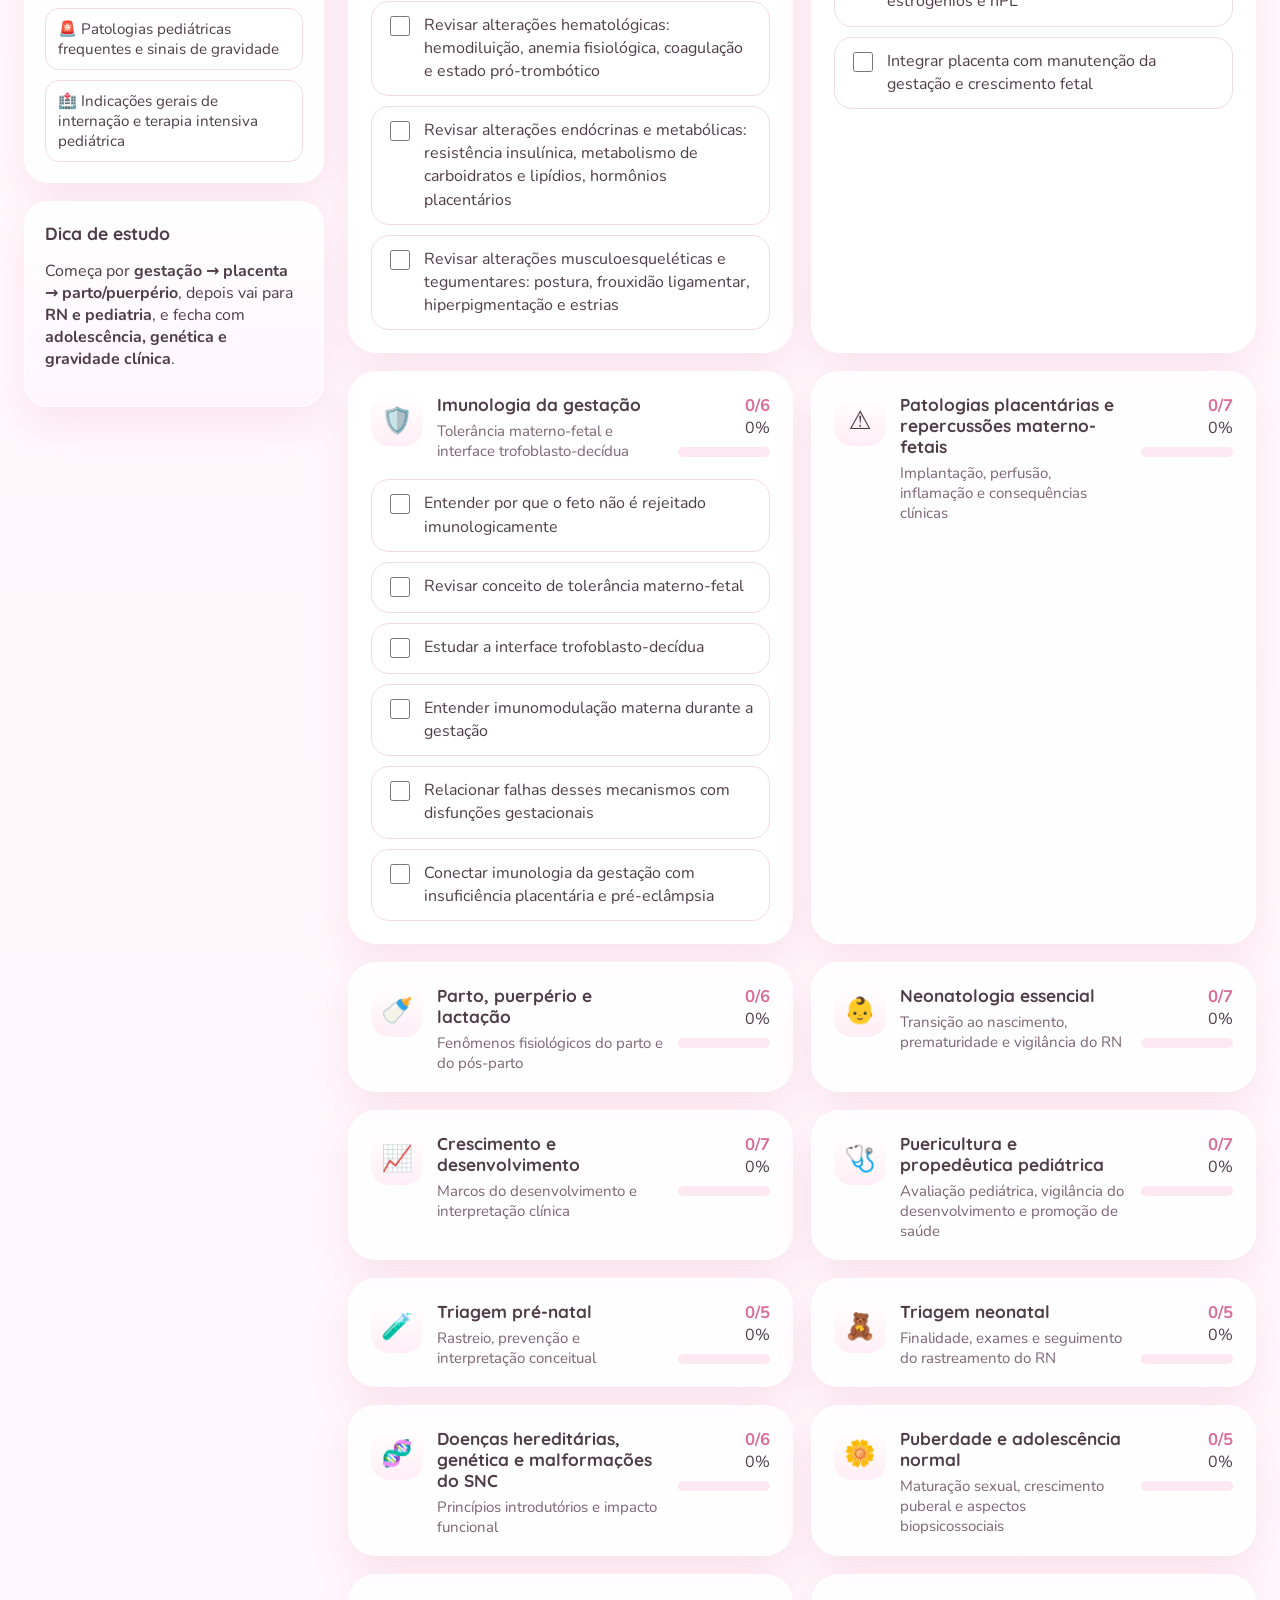
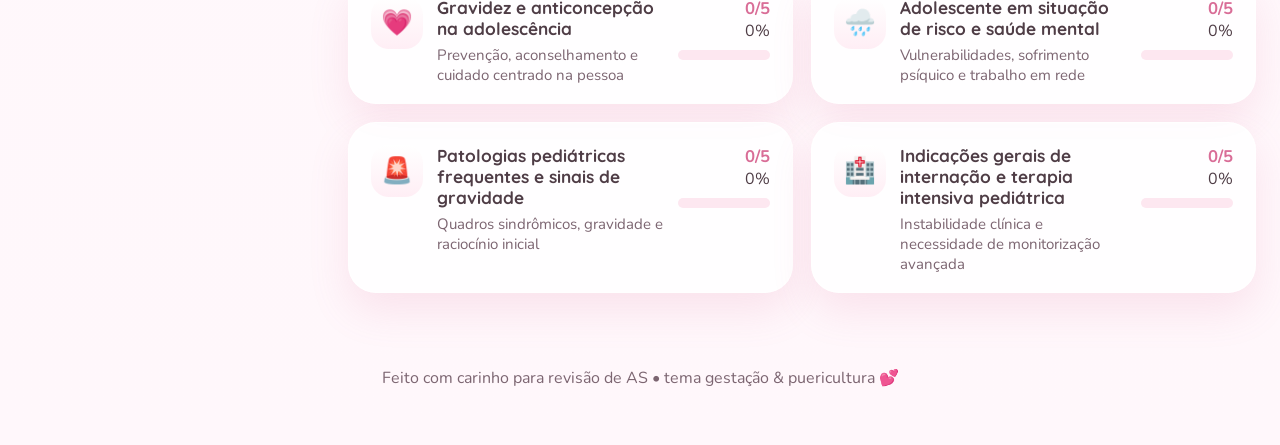
==== commit 962d5cb9: "Update index.html" ====
--- a/index.html
+++ b/index.html
@@ -5,6 +5,7 @@
   <meta name="viewport" content="width=device-width, initial-scale=1.0" />
   <title>Checklist AS • Gestação & Puericultura</title>
   <meta name="description" content="Checklist fofo de estudos para AS com tema de gestação e puericultura." />
+  <link rel="icon" type="image/x-icon" href="assets/favicon.png">
   <link rel="preconnect" href="https://fonts.googleapis.com">
   <link rel="preconnect" href="https://fonts.gstatic.com" crossorigin>
   <link href="https://fonts.googleapis.com/css2?family=Nunito:wght@400;600;700;800&family=Quicksand:wght@600;700&display=swap" rel="stylesheet">
@@ -79,12 +80,7 @@
           <h3>Adolescência</h3>
           <p>Puberdade, sexualidade, saúde mental, vulnerabilidades e ética.</p>
         </article>
-        <article class="mini-card mini-card-wide">
-          <span>📝</span>
-          <h3>Área de questões</h3>
-          <p>Agora o site também tem uma parte separada com 10 questões por tópico, incluindo ABCDE e asserção-razão.</p>
-          <a class="inline-link" href="questoes.html">Abrir banco de questões</a>
-        </article>
+    
       </section>
 
       <section id="checklistContainer" class="checklist-grid"></section>
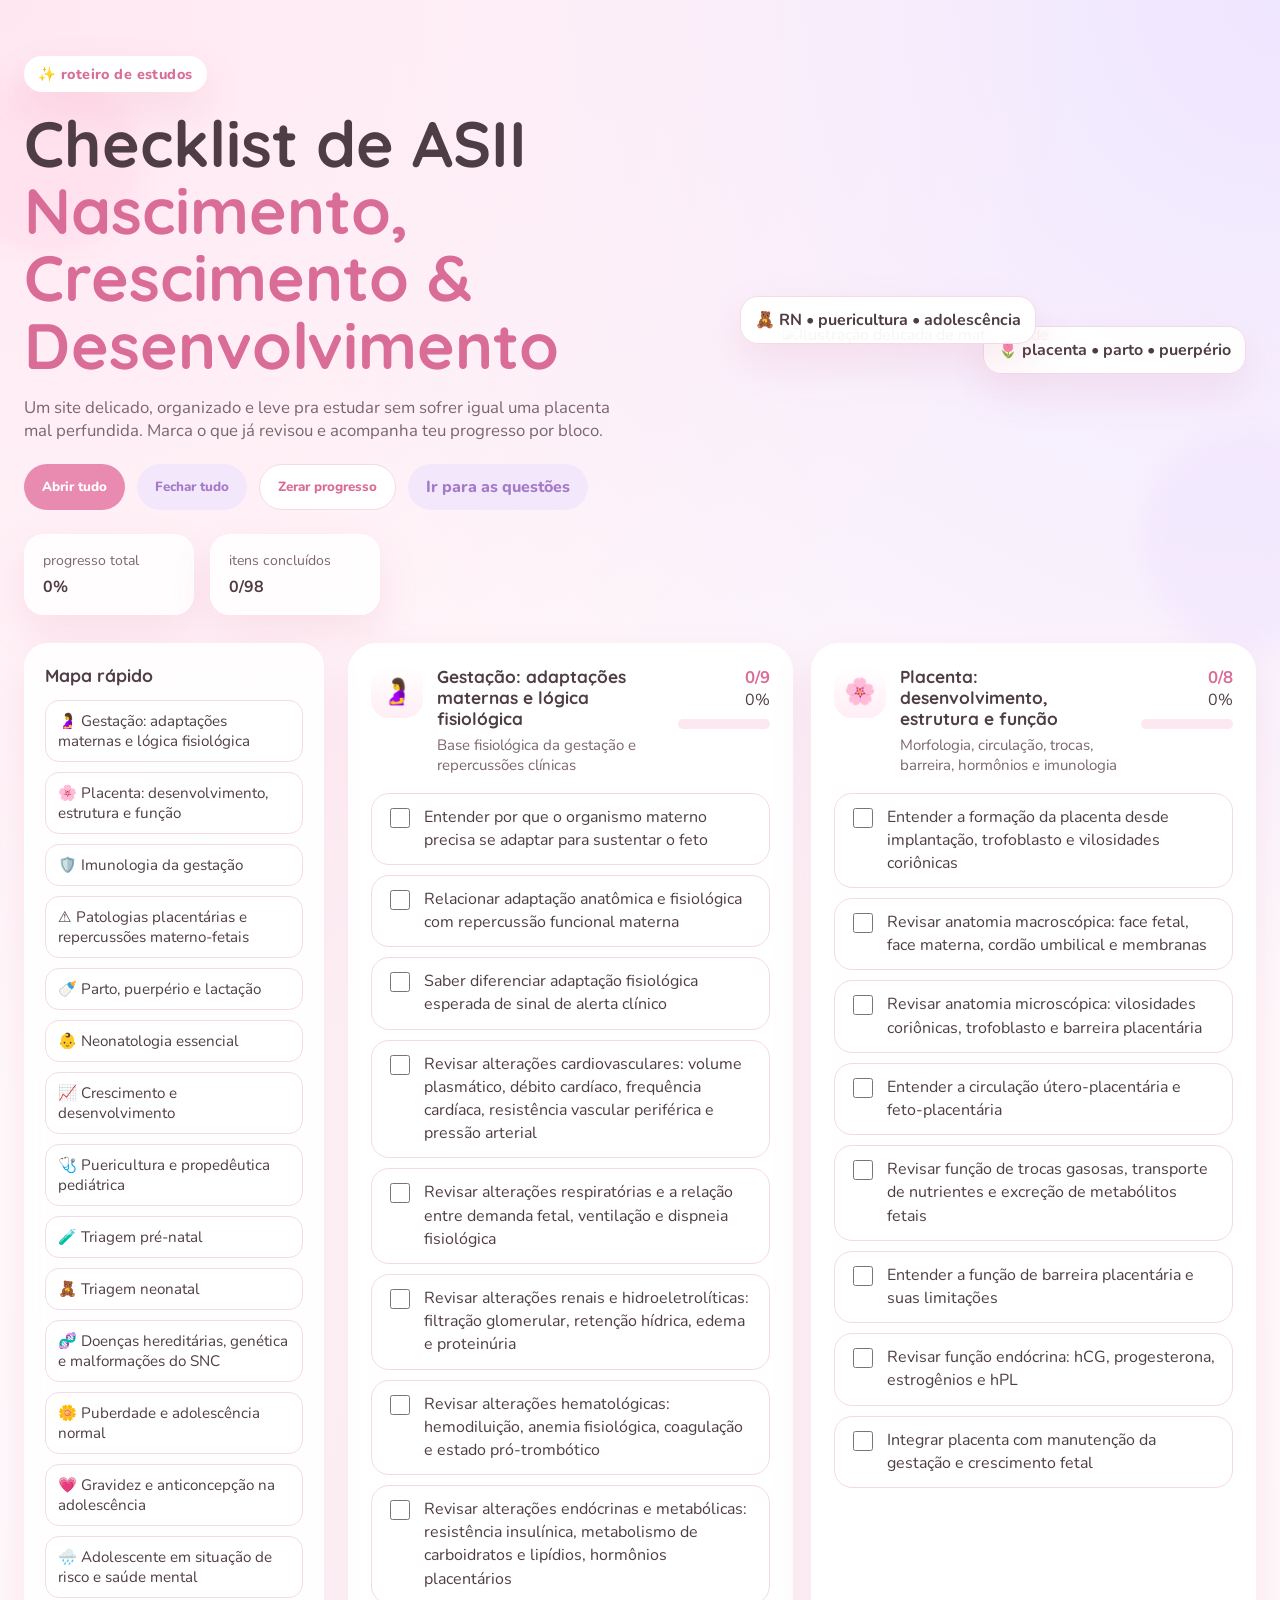
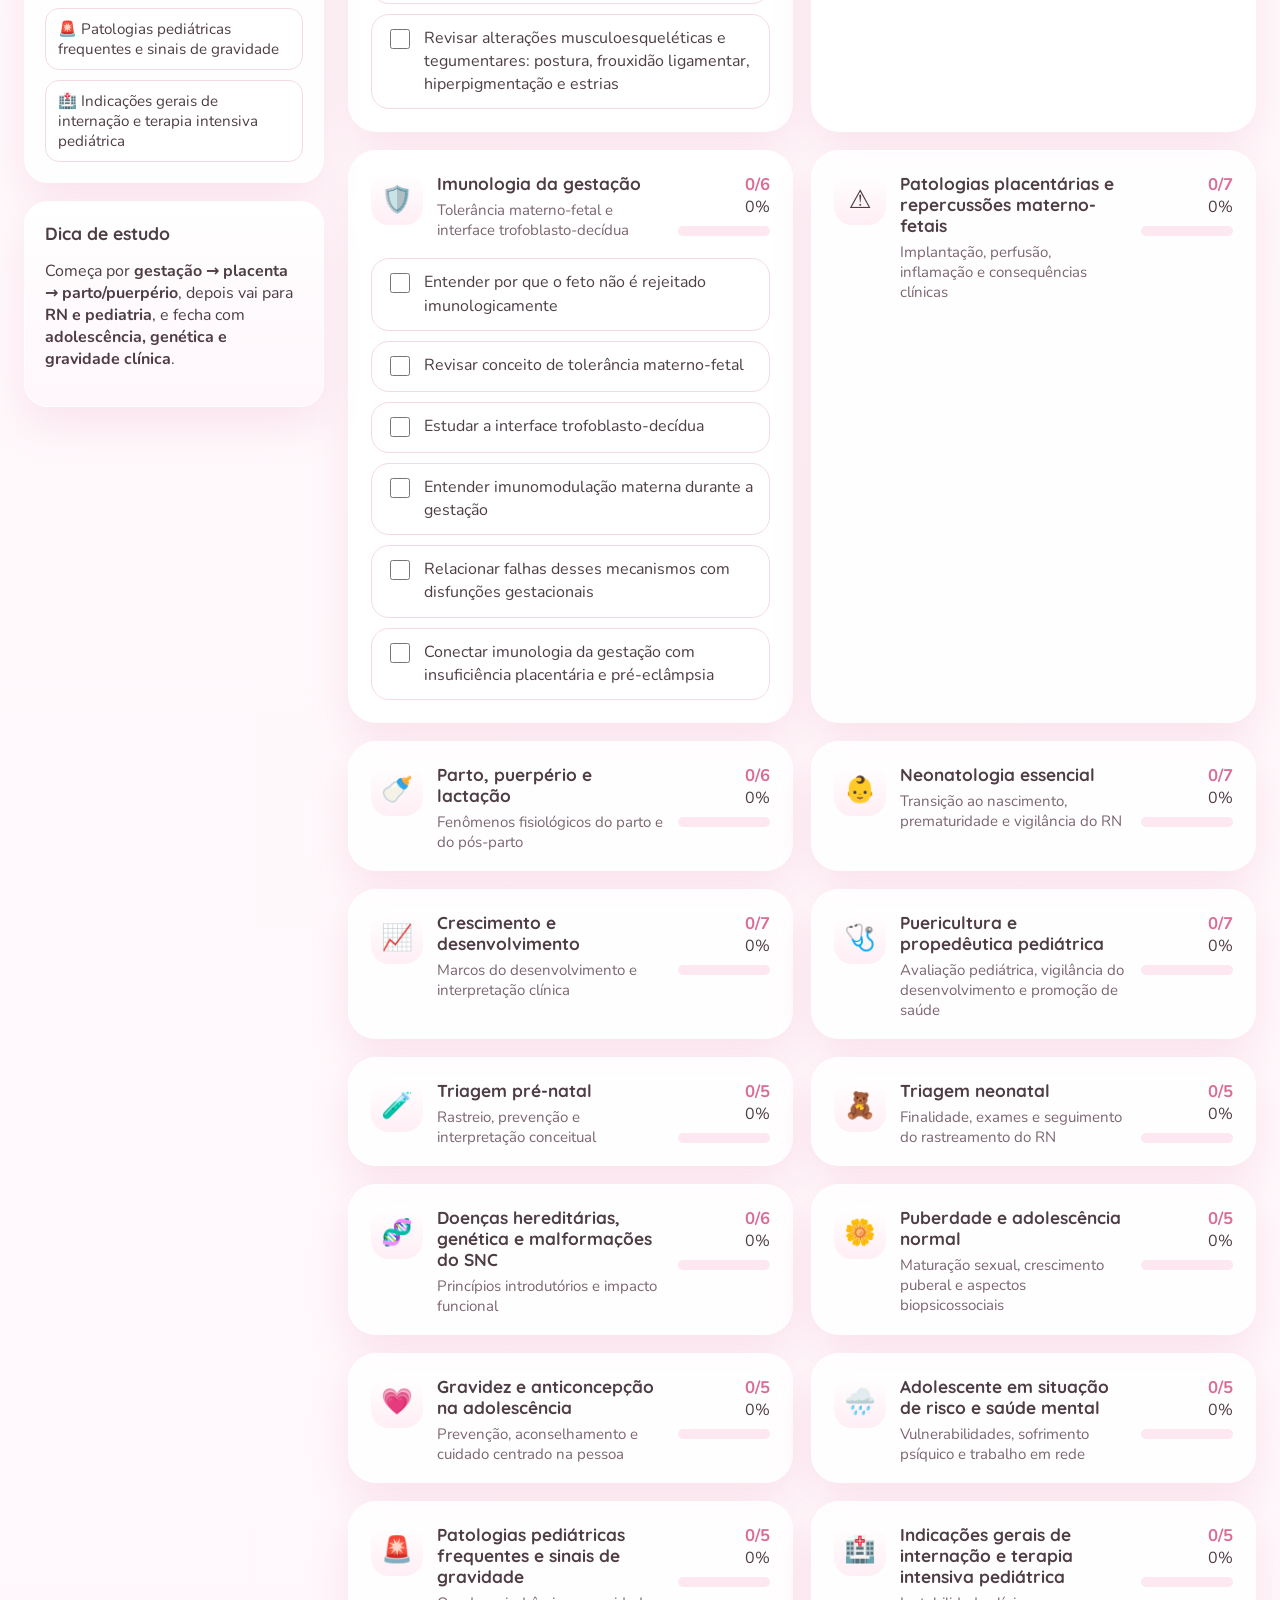
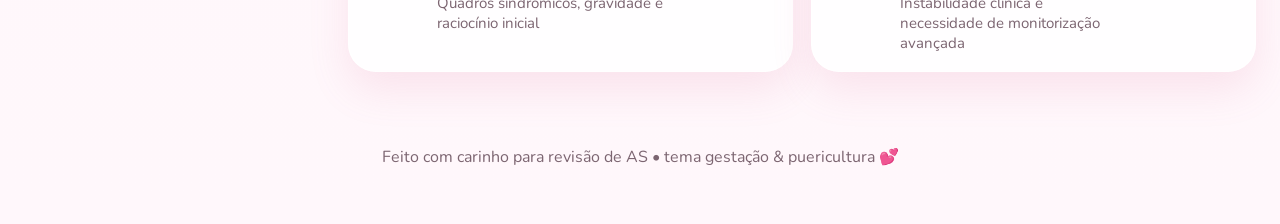
==== commit 59eb06c3: "Apaguei bloc index.html" ====
--- a/index.html
+++ b/index.html
@@ -3,9 +3,9 @@
 <head>
   <meta charset="UTF-8" />
   <meta name="viewport" content="width=device-width, initial-scale=1.0" />
+  <link rel="icon" type="image/x-icon" href="assets/favicon.png">
   <title>Checklist AS • Gestação & Puericultura</title>
   <meta name="description" content="Checklist fofo de estudos para AS com tema de gestação e puericultura." />
-  <link rel="icon" type="image/x-icon" href="assets/favicon.png">
   <link rel="preconnect" href="https://fonts.googleapis.com">
   <link rel="preconnect" href="https://fonts.gstatic.com" crossorigin>
   <link href="https://fonts.googleapis.com/css2?family=Nunito:wght@400;600;700;800&family=Quicksand:wght@600;700&display=swap" rel="stylesheet">
@@ -62,26 +62,7 @@
         </p>
       </div>
     </aside>
-
-    <section class="content">
-      <section class="intro-cards">
-        <article class="mini-card">
-          <span>🤰</span>
-          <h3>Gestação</h3>
-          <p>Adaptações maternas, placenta, imunologia e síndromes hipertensivas.</p>
-        </article>
-        <article class="mini-card">
-          <span>👶</span>
-          <h3>Pediatria</h3>
-          <p>RN, crescimento, puericultura, triagens e patologias frequentes.</p>
-        </article>
-        <article class="mini-card">
-          <span>🌼</span>
-          <h3>Adolescência</h3>
-          <p>Puberdade, sexualidade, saúde mental, vulnerabilidades e ética.</p>
-        </article>
     
-      </section>
 
       <section id="checklistContainer" class="checklist-grid"></section>
     </section>
